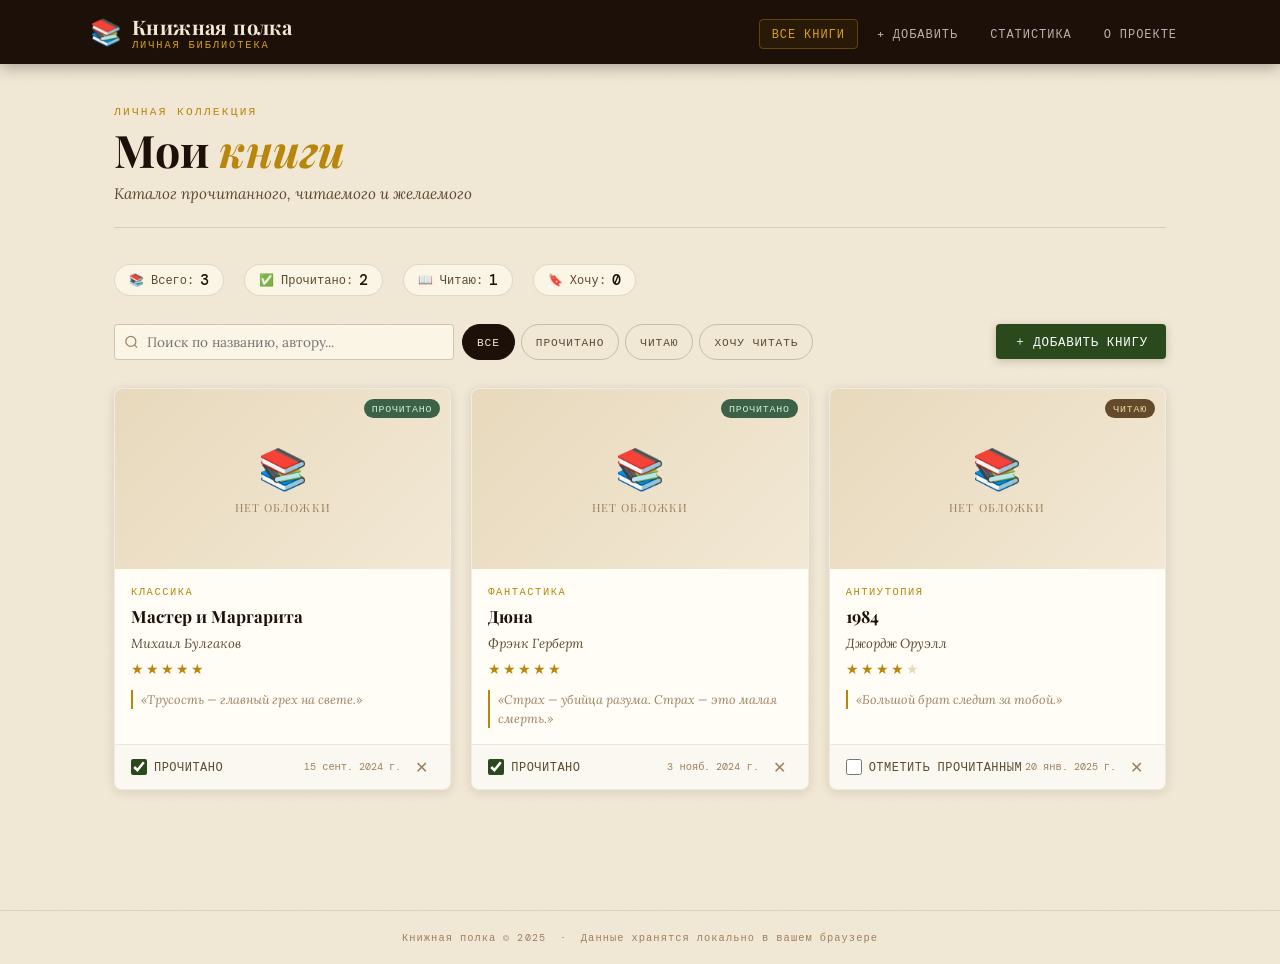
==== index.html @ efe30ae2 "Add files via upload" ====
<!DOCTYPE html>
<html lang="ru">
<head>
  <meta charset="UTF-8">
  <meta name="viewport" content="width=device-width, initial-scale=1.0">
  <title>Книжная полка — Мои книги</title>
  <link rel="stylesheet" href="css/styles.css">
</head>
<body>

  <!-- ==================== ШАПКА ==================== -->
  <header class="site-header">
    <div class="header-inner">
      <a href="index.html" class="site-logo">
        <span class="logo-icon">📚</span>
        <div>
          <span class="logo-text">Книжная полка</span>
          <span class="logo-sub">Личная библиотека</span>
        </div>
      </a>
      <nav>
        <ul class="nav-links">
          <li><a href="index.html" class="active">Все книги</a></li>
          <li><a href="form.html">+ Добавить</a></li>
          <li><a href="stats.html">Статистика</a></li>
          <li><a href="about.html">О проекте</a></li>
        </ul>
      </nav>
    </div>
  </header>

  <!-- ==================== ОСНОВНОЕ ==================== -->
  <main class="page-wrapper">

    <!-- Заголовок страницы -->
    <div class="page-hero">
      <p class="eyebrow">Личная коллекция</p>
      <h1>Мои <em>книги</em></h1>
      <p class="subtitle">Каталог прочитанного, читаемого и желаемого</p>
    </div>

    <!-- Статистика-пиллы -->
    <div class="stats-bar">
      <div class="stat-pill">📚 Всего: <strong id="countTotal">0</strong></div>
      <div class="stat-pill">✅ Прочитано: <strong id="countRead">0</strong></div>
      <div class="stat-pill">📖 Читаю: <strong id="countReading">0</strong></div>
      <div class="stat-pill">🔖 Хочу: <strong id="countWant">0</strong></div>
    </div>

    <!-- Тулбар: поиск + фильтры + кнопка добавить -->
    <div class="toolbar">
      <div class="toolbar-left">
        <!-- Поиск -->
        <div class="search-wrap">
          <svg viewBox="0 0 24 24" fill="none" stroke="currentColor" stroke-width="2">
            <circle cx="11" cy="11" r="8"/><path d="m21 21-4.35-4.35"/>
          </svg>
          <input type="text" id="searchInput" placeholder="Поиск по названию, автору...">
        </div>

        <!-- Фильтры -->
        <div class="filter-tabs">
          <button class="filter-btn active" data-filter="all">Все</button>
          <button class="filter-btn" data-filter="read">Прочитано</button>
          <button class="filter-btn" data-filter="reading">Читаю</button>
          <button class="filter-btn" data-filter="want">Хочу читать</button>
        </div>
      </div>

      <div class="toolbar-right">
        <a href="form.html" class="btn btn-primary">
          <span>＋</span> Добавить книгу
        </a>
      </div>
    </div>

    <!-- Сетка книг -->
    <div class="books-grid" id="booksGrid">
      <!-- Карточки отрисовываются через JS -->
    </div>

  </main>

  <footer class="site-footer">
    Книжная полка &copy; 2025 &nbsp;·&nbsp; Данные хранятся локально в вашем браузере
  </footer>

  <!-- Скрипты (порядок важен) -->
  <script src="js/storage.js"></script>
  <script src="js/utils.js"></script>
  <script src="js/main.js"></script>
</body>
</html>
---- css/styles.css ----
/* ============================================
   Книжная полка — Global Styles
   Aesthetic: Vintage Library / Editorial
   ============================================ */

@import url('https://fonts.googleapis.com/css2?family=Playfair+Display:ital,wght@0,400;0,600;0,700;1,400;1,600&family=Lora:ital,wght@0,400;0,500;1,400&family=DM+Mono:wght@400;500&display=swap');

/* ---- CSS Variables ---- */
:root {
  --bg:        #F2E8D5;
  --bg-dark:   #E8D9BC;
  --parchment: #FBF5E6;
  --card-bg:   #FFFDF5;
  --header-bg: #1C1008;
  --header-fg: #F2E8D5;
  --ink:       #1C1008;
  --ink-muted: #5C4A32;
  --ink-light: #9C8060;
  --gold:      #B8860B;
  --gold-lt:   #D4A017;
  --green:     #2A4A1E;
  --green-lt:  #3D6B2C;
  --red:       #8B1A1A;
  --tag-want:  #4A3070;
  --tag-read:  #1E4A30;
  --tag-reading: #4A3010;
  --shadow:    0 2px 12px rgba(28,16,8,0.12);
  --shadow-lg: 0 6px 28px rgba(28,16,8,0.18);
  --radius:    4px;
  --radius-lg: 8px;
  --transition: 0.22s ease;
}

/* ---- Reset & Base ---- */
*, *::before, *::after { box-sizing: border-box; margin: 0; padding: 0; }

html { scroll-behavior: smooth; }

body {
  font-family: 'Lora', Georgia, serif;
  background-color: var(--bg);
  color: var(--ink);
  min-height: 100vh;
  background-image:
    url("data:image/svg+xml,%3Csvg width='60' height='60' xmlns='http://www.w3.org/2000/svg'%3E%3Cfilter id='n'%3E%3CfeTurbulence type='fractalNoise' baseFrequency='0.9' numOctaves='4' stitchTiles='stitch'/%3E%3C/filter%3E%3Crect width='60' height='60' filter='url(%23n)' opacity='0.03'/%3E%3C/svg%3E");
}

a { color: var(--gold); text-decoration: none; transition: color var(--transition); }
a:hover { color: var(--gold-lt); }
img { max-width: 100%; display: block; }
button { cursor: pointer; font-family: inherit; }
input, select, textarea { font-family: 'Lora', serif; }

/* ---- Header / Nav ---- */
.site-header {
  background: var(--header-bg);
  color: var(--header-fg);
  padding: 0 24px;
  position: sticky;
  top: 0;
  z-index: 100;
  box-shadow: 0 2px 16px rgba(0,0,0,0.35);
}

.header-inner {
  max-width: 1100px;
  margin: 0 auto;
  display: flex;
  align-items: center;
  justify-content: space-between;
  height: 64px;
  gap: 16px;
}

.site-logo {
  display: flex;
  align-items: center;
  gap: 10px;
  text-decoration: none;
  color: var(--header-fg);
}

.logo-icon { font-size: 1.6rem; line-height: 1; }

.logo-text {
  font-family: 'Playfair Display', serif;
  font-size: 1.25rem;
  font-weight: 700;
  letter-spacing: 0.02em;
  white-space: nowrap;
}

.logo-sub {
  font-size: 0.65rem;
  color: var(--gold-lt);
  letter-spacing: 0.18em;
  text-transform: uppercase;
  font-family: 'DM Mono', monospace;
  display: block;
  margin-top: -2px;
}

.nav-links {
  display: flex;
  align-items: center;
  gap: 6px;
  list-style: none;
}

.nav-links a {
  color: rgba(242,232,213,0.75);
  text-decoration: none;
  font-family: 'DM Mono', monospace;
  font-size: 0.75rem;
  letter-spacing: 0.08em;
  text-transform: uppercase;
  padding: 6px 12px;
  border-radius: var(--radius);
  transition: all var(--transition);
  border: 1px solid transparent;
}

.nav-links a:hover,
.nav-links a.active {
  color: var(--gold-lt);
  border-color: rgba(184,134,11,0.4);
  background: rgba(184,134,11,0.08);
}

/* ---- Page Layout ---- */
.page-wrapper {
  max-width: 1100px;
  margin: 0 auto;
  padding: 40px 24px 80px;
}

/* ---- Page Header ---- */
.page-hero {
  margin-bottom: 36px;
  border-bottom: 1px solid rgba(28,16,8,0.12);
  padding-bottom: 24px;
}

.page-hero .eyebrow {
  font-family: 'DM Mono', monospace;
  font-size: 0.7rem;
  letter-spacing: 0.2em;
  text-transform: uppercase;
  color: var(--gold);
  margin-bottom: 6px;
}

.page-hero h1 {
  font-family: 'Playfair Display', serif;
  font-size: clamp(1.8rem, 4vw, 2.8rem);
  font-weight: 700;
  line-height: 1.15;
  color: var(--ink);
}

.page-hero h1 em {
  font-style: italic;
  color: var(--gold);
}

.page-hero .subtitle {
  margin-top: 8px;
  font-size: 0.95rem;
  color: var(--ink-muted);
  font-style: italic;
}

/* ---- Toolbar ---- */
.toolbar {
  display: flex;
  align-items: center;
  gap: 12px;
  flex-wrap: wrap;
  margin-bottom: 28px;
}

.toolbar-left { display: flex; gap: 8px; flex-wrap: wrap; flex: 1; }
.toolbar-right { display: flex; gap: 8px; align-items: center; }

/* ---- Search ---- */
.search-wrap {
  position: relative;
  flex: 1;
  min-width: 180px;
  max-width: 340px;
}

.search-wrap svg {
  position: absolute;
  left: 10px;
  top: 50%;
  transform: translateY(-50%);
  color: var(--ink-light);
  width: 15px;
  height: 15px;
}

#searchInput {
  width: 100%;
  padding: 8px 10px 8px 32px;
  border: 1.5px solid rgba(28,16,8,0.2);
  border-radius: var(--radius);
  background: var(--parchment);
  font-size: 0.85rem;
  color: var(--ink);
  transition: border-color var(--transition);
}

#searchInput:focus {
  outline: none;
  border-color: var(--gold);
}

/* ---- Filter Tabs ---- */
.filter-tabs {
  display: flex;
  gap: 6px;
  flex-wrap: wrap;
}

.filter-btn {
  font-family: 'DM Mono', monospace;
  font-size: 0.7rem;
  letter-spacing: 0.08em;
  text-transform: uppercase;
  padding: 6px 14px;
  border: 1.5px solid rgba(28,16,8,0.2);
  border-radius: 20px;
  background: transparent;
  color: var(--ink-muted);
  transition: all var(--transition);
}

.filter-btn:hover { border-color: var(--gold); color: var(--gold); }

.filter-btn.active {
  background: var(--ink);
  color: var(--header-fg);
  border-color: var(--ink);
}

/* ---- Stats Bar ---- */
.stats-bar {
  display: flex;
  gap: 20px;
  margin-bottom: 28px;
  flex-wrap: wrap;
}

.stat-pill {
  display: flex;
  align-items: center;
  gap: 6px;
  background: var(--parchment);
  border: 1px solid rgba(28,16,8,0.12);
  border-radius: 20px;
  padding: 5px 14px;
  font-family: 'DM Mono', monospace;
  font-size: 0.75rem;
  color: var(--ink-muted);
}

.stat-pill strong {
  font-size: 0.95rem;
  color: var(--ink);
  font-weight: 500;
}

/* ---- Buttons ---- */
.btn {
  display: inline-flex;
  align-items: center;
  gap: 6px;
  padding: 9px 18px;
  border-radius: var(--radius);
  font-family: 'DM Mono', monospace;
  font-size: 0.78rem;
  letter-spacing: 0.06em;
  font-weight: 500;
  border: none;
  transition: all var(--transition);
  text-transform: uppercase;
  text-decoration: none;
}

.btn-primary {
  background: var(--green);
  color: #fff;
  box-shadow: 0 2px 8px rgba(42,74,30,0.25);
}

.btn-primary:hover {
  background: var(--green-lt);
  transform: translateY(-1px);
  box-shadow: 0 4px 14px rgba(42,74,30,0.3);
  color: #fff;
}

.btn-secondary {
  background: transparent;
  color: var(--ink-muted);
  border: 1.5px solid rgba(28,16,8,0.2);
}

.btn-secondary:hover {
  border-color: var(--ink-muted);
  color: var(--ink);
}

.btn-ghost {
  background: transparent;
  color: var(--ink-light);
  padding: 6px 10px;
}

.btn-ghost:hover { color: var(--red); }

.btn-danger {
  background: transparent;
  color: var(--red);
  border: 1.5px solid rgba(139,26,26,0.3);
}

.btn-danger:hover {
  background: var(--red);
  color: #fff;
}

/* ---- Book Grid ---- */
.books-grid {
  display: grid;
  grid-template-columns: repeat(auto-fill, minmax(280px, 1fr));
  gap: 20px;
}

/* ---- Book Card ---- */
.book-card {
  background: var(--card-bg);
  border-radius: var(--radius-lg);
  box-shadow: var(--shadow);
  overflow: hidden;
  display: flex;
  flex-direction: column;
  transition: transform var(--transition), box-shadow var(--transition);
  border: 1px solid rgba(28,16,8,0.07);
  animation: cardIn 0.3s ease both;
}

@keyframes cardIn {
  from { opacity: 0; transform: translateY(10px); }
  to   { opacity: 1; transform: translateY(0); }
}

.book-card:hover {
  transform: translateY(-3px);
  box-shadow: var(--shadow-lg);
}

/* Cover */
.book-cover {
  width: 100%;
  height: 180px;
  object-fit: cover;
  background: var(--bg-dark);
  position: relative;
  overflow: hidden;
}

.book-cover img {
  width: 100%;
  height: 100%;
  object-fit: cover;
  transition: transform 0.4s ease;
}

.book-card:hover .book-cover img { transform: scale(1.04); }

.cover-placeholder {
  width: 100%;
  height: 100%;
  display: flex;
  flex-direction: column;
  align-items: center;
  justify-content: center;
  background: linear-gradient(135deg, var(--bg-dark) 0%, var(--bg) 100%);
  color: var(--ink-light);
  font-size: 2.5rem;
  gap: 6px;
}

.cover-placeholder span {
  font-family: 'Playfair Display', serif;
  font-size: 0.7rem;
  letter-spacing: 0.1em;
  text-transform: uppercase;
}

/* Status badge */
.status-badge {
  position: absolute;
  top: 10px;
  right: 10px;
  padding: 3px 8px;
  border-radius: 10px;
  font-family: 'DM Mono', monospace;
  font-size: 0.62rem;
  letter-spacing: 0.08em;
  text-transform: uppercase;
  font-weight: 500;
  backdrop-filter: blur(4px);
}

.status-badge.read    { background: rgba(30,74,48,0.85); color: #c8f0d8; }
.status-badge.reading { background: rgba(74,48,16,0.85); color: #f0d8a0; }
.status-badge.want    { background: rgba(74,48,112,0.85); color: #d4c8f0; }

/* Body */
.card-body {
  padding: 16px;
  display: flex;
  flex-direction: column;
  gap: 8px;
  flex: 1;
}

.card-genre {
  font-family: 'DM Mono', monospace;
  font-size: 0.65rem;
  letter-spacing: 0.15em;
  text-transform: uppercase;
  color: var(--gold);
}

.card-title {
  font-family: 'Playfair Display', serif;
  font-size: 1.05rem;
  font-weight: 700;
  line-height: 1.3;
  color: var(--ink);
}

.card-author {
  font-size: 0.82rem;
  color: var(--ink-muted);
  font-style: italic;
}

.card-rating {
  display: flex;
  gap: 2px;
  font-size: 0.85rem;
}

.star { color: var(--bg-dark); }
.star.filled { color: var(--gold); }

.card-quote {
  font-size: 0.78rem;
  color: var(--ink-light);
  font-style: italic;
  line-height: 1.5;
  border-left: 2px solid var(--gold);
  padding-left: 8px;
  margin-top: 4px;
}

/* Footer */
.card-footer {
  padding: 10px 16px;
  display: flex;
  align-items: center;
  justify-content: space-between;
  border-top: 1px solid rgba(28,16,8,0.07);
  background: rgba(28,16,8,0.02);
}

.card-checkbox-wrap {
  display: flex;
  align-items: center;
  gap: 7px;
  cursor: pointer;
  font-size: 0.75rem;
  color: var(--ink-muted);
  font-family: 'DM Mono', monospace;
  letter-spacing: 0.04em;
}

.card-checkbox-wrap input[type="checkbox"] {
  width: 16px;
  height: 16px;
  accent-color: var(--green);
  cursor: pointer;
}

.card-date {
  font-family: 'DM Mono', monospace;
  font-size: 0.65rem;
  color: var(--ink-light);
}

/* Delete button */
.btn-delete {
  background: none;
  border: none;
  color: var(--ink-light);
  font-size: 1rem;
  padding: 4px 6px;
  border-radius: var(--radius);
  line-height: 1;
  transition: all var(--transition);
}

.btn-delete:hover { color: var(--red); background: rgba(139,26,26,0.08); }

/* ---- Empty State ---- */
.empty-state {
  grid-column: 1 / -1;
  text-align: center;
  padding: 60px 20px;
  color: var(--ink-light);
}

.empty-state .empty-icon { font-size: 4rem; margin-bottom: 16px; }

.empty-state h3 {
  font-family: 'Playfair Display', serif;
  font-size: 1.3rem;
  color: var(--ink-muted);
  margin-bottom: 8px;
}

.empty-state p { font-size: 0.9rem; font-style: italic; }

/* ---- Form Page ---- */
.form-container {
  max-width: 640px;
  margin: 0 auto;
  background: var(--card-bg);
  border-radius: var(--radius-lg);
  box-shadow: var(--shadow);
  border: 1px solid rgba(28,16,8,0.08);
  overflow: hidden;
}

.form-header {
  background: var(--header-bg);
  padding: 24px 32px;
  color: var(--header-fg);
}

.form-header h2 {
  font-family: 'Playfair Display', serif;
  font-size: 1.5rem;
  font-weight: 700;
}

.form-header p {
  font-size: 0.82rem;
  color: rgba(242,232,213,0.6);
  margin-top: 4px;
  font-style: italic;
}

.form-body { padding: 32px; display: flex; flex-direction: column; gap: 22px; }

.field-group {
  display: flex;
  flex-direction: column;
  gap: 6px;
}

.field-row {
  display: grid;
  grid-template-columns: 1fr 1fr;
  gap: 16px;
}

label {
  font-family: 'DM Mono', monospace;
  font-size: 0.7rem;
  letter-spacing: 0.12em;
  text-transform: uppercase;
  color: var(--ink-muted);
}

label .required { color: var(--gold); margin-left: 2px; }

input[type="text"],
input[type="url"],
input[type="number"],
select,
textarea {
  padding: 10px 13px;
  border: 1.5px solid rgba(28,16,8,0.2);
  border-radius: var(--radius);
  background: var(--parchment);
  font-size: 0.88rem;
  color: var(--ink);
  transition: border-color var(--transition), box-shadow var(--transition);
  width: 100%;
}

input:focus, select:focus, textarea:focus {
  outline: none;
  border-color: var(--gold);
  box-shadow: 0 0 0 3px rgba(184,134,11,0.12);
}

input.error, select.error, textarea.error {
  border-color: var(--red);
  box-shadow: 0 0 0 3px rgba(139,26,26,0.1);
}

textarea { min-height: 90px; resize: vertical; line-height: 1.6; }

/* Star rating input */
.star-input { display: flex; gap: 6px; }

.star-input label {
  font-size: 1.4rem;
  cursor: pointer;
  color: var(--bg-dark);
  transition: color var(--transition);
  text-transform: none;
  letter-spacing: 0;
  user-select: none;
}

.star-input input[type="radio"] { display: none; }

/* Cover preview */
.cover-preview {
  display: none;
  margin-top: 8px;
  width: 80px;
  height: 110px;
  object-fit: cover;
  border-radius: var(--radius);
  border: 2px solid var(--gold);
  box-shadow: var(--shadow);
}

.cover-preview.visible { display: block; }

/* Form actions */
.form-actions {
  display: flex;
  gap: 12px;
  justify-content: flex-end;
  padding: 20px 32px 28px;
  border-top: 1px solid rgba(28,16,8,0.08);
}

/* ---- About Page ---- */
.about-grid {
  display: grid;
  grid-template-columns: 1fr 1fr;
  gap: 24px;
  margin-bottom: 32px;
}

.about-card {
  background: var(--card-bg);
  border: 1px solid rgba(28,16,8,0.08);
  border-radius: var(--radius-lg);
  padding: 28px;
  box-shadow: var(--shadow);
}

.about-card h3 {
  font-family: 'Playfair Display', serif;
  font-size: 1.15rem;
  margin-bottom: 14px;
  color: var(--ink);
  display: flex;
  align-items: center;
  gap: 8px;
}

.about-card p, .about-card li {
  font-size: 0.88rem;
  color: var(--ink-muted);
  line-height: 1.7;
}

.about-card ul { padding-left: 18px; }
.about-card li { margin-bottom: 6px; }

.about-card .info-row {
  display: flex;
  gap: 10px;
  margin-bottom: 8px;
  font-size: 0.87rem;
}

.info-label {
  font-family: 'DM Mono', monospace;
  font-size: 0.68rem;
  letter-spacing: 0.1em;
  text-transform: uppercase;
  color: var(--gold);
  min-width: 80px;
  padding-top: 1px;
}

.about-full { grid-column: 1 / -1; }

/* ---- Stats Page ---- */
.stats-grid {
  display: grid;
  grid-template-columns: repeat(auto-fill, minmax(220px, 1fr));
  gap: 16px;
  margin-bottom: 32px;
}

.stat-card {
  background: var(--card-bg);
  border: 1px solid rgba(28,16,8,0.08);
  border-radius: var(--radius-lg);
  padding: 24px;
  box-shadow: var(--shadow);
  text-align: center;
}

.stat-card .big-number {
  font-family: 'Playfair Display', serif;
  font-size: 3rem;
  font-weight: 700;
  color: var(--ink);
  line-height: 1;
  margin-bottom: 6px;
}

.stat-card .stat-label {
  font-family: 'DM Mono', monospace;
  font-size: 0.7rem;
  letter-spacing: 0.12em;
  text-transform: uppercase;
  color: var(--gold);
}

.stat-card .stat-sub {
  font-size: 0.8rem;
  color: var(--ink-muted);
  margin-top: 4px;
  font-style: italic;
}

.bar-chart { display: flex; flex-direction: column; gap: 12px; }

.bar-row {
  display: grid;
  grid-template-columns: 120px 1fr 36px;
  align-items: center;
  gap: 10px;
  font-size: 0.82rem;
}

.bar-label { color: var(--ink-muted); font-style: italic; white-space: nowrap; overflow: hidden; text-overflow: ellipsis; }

.bar-track {
  height: 10px;
  background: var(--bg-dark);
  border-radius: 5px;
  overflow: hidden;
}

.bar-fill {
  height: 100%;
  background: linear-gradient(90deg, var(--green), var(--gold));
  border-radius: 5px;
  transition: width 0.6s ease;
}

.bar-count {
  font-family: 'DM Mono', monospace;
  font-size: 0.72rem;
  color: var(--ink-muted);
  text-align: right;
}

.section-title {
  font-family: 'Playfair Display', serif;
  font-size: 1.25rem;
  color: var(--ink);
  margin-bottom: 16px;
  padding-bottom: 8px;
  border-bottom: 1px solid rgba(28,16,8,0.1);
}

/* ---- Footer ---- */
.site-footer {
  text-align: center;
  padding: 20px;
  font-family: 'DM Mono', monospace;
  font-size: 0.65rem;
  letter-spacing: 0.1em;
  color: var(--ink-light);
  border-top: 1px solid rgba(28,16,8,0.1);
  margin-top: 40px;
}

/* ---- Responsive ---- */
@media (max-width: 680px) {
  .header-inner { height: auto; padding: 12px 0; flex-direction: column; align-items: flex-start; gap: 8px; }
  .nav-links { flex-wrap: wrap; gap: 4px; }
  .nav-links a { padding: 5px 9px; font-size: 0.68rem; }
  .books-grid { grid-template-columns: 1fr 1fr; }
  .about-grid { grid-template-columns: 1fr; }
  .field-row { grid-template-columns: 1fr; }
  .form-body { padding: 20px; }
  .form-actions { padding: 16px 20px 20px; }
  .stats-grid { grid-template-columns: 1fr 1fr; }
}

@media (max-width: 420px) {
  .books-grid { grid-template-columns: 1fr; }
  .stats-grid { grid-template-columns: 1fr; }
  .toolbar { flex-direction: column; align-items: stretch; }
  .search-wrap { max-width: 100%; }
}
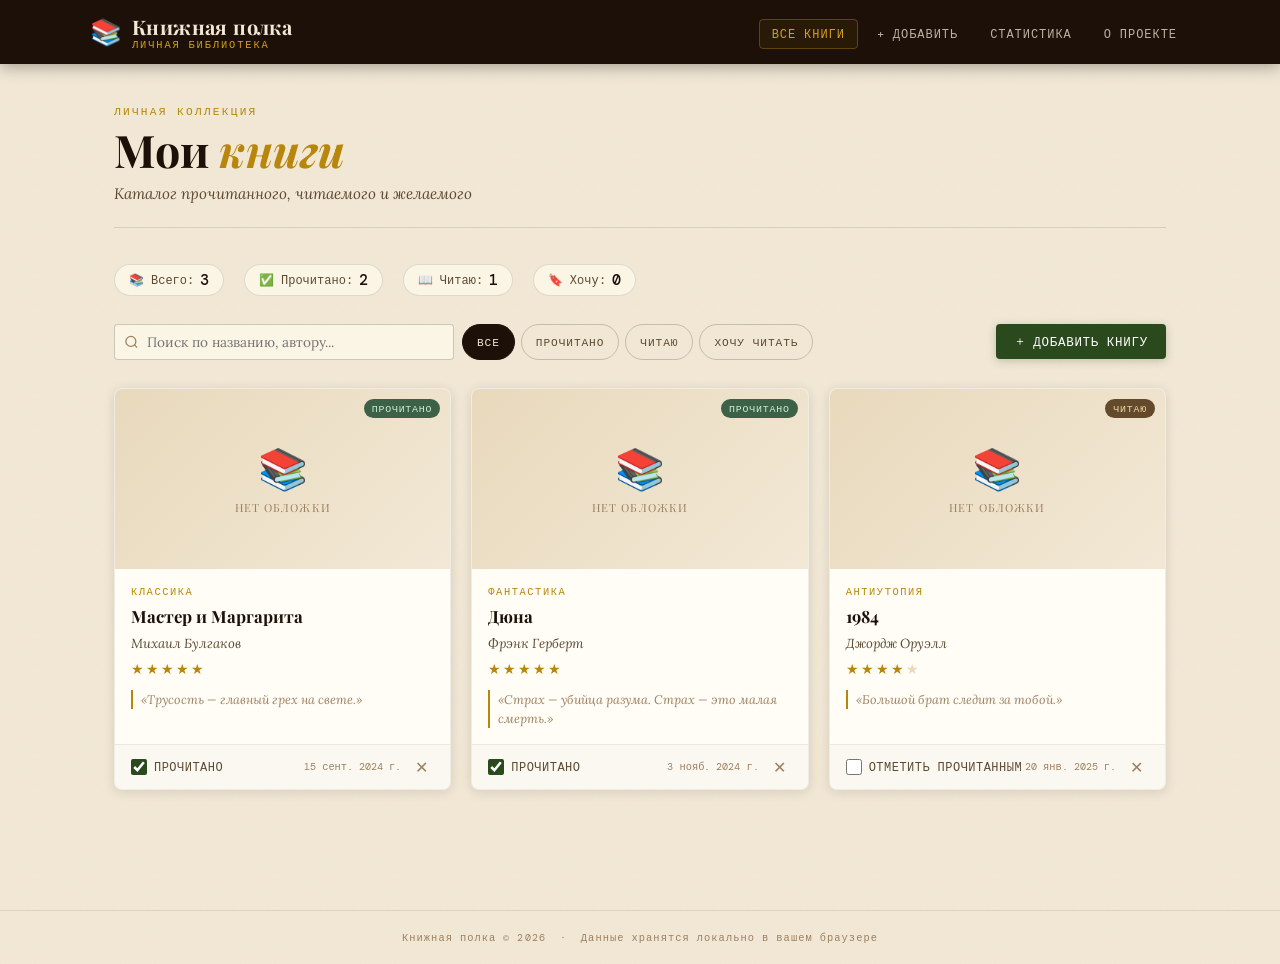
==== commit 39670fd2: "Update index.html" ====
--- a/index.html
+++ b/index.html
@@ -82,7 +82,7 @@
   </main>
 
   <footer class="site-footer">
-    Книжная полка &copy; 2025 &nbsp;·&nbsp; Данные хранятся локально в вашем браузере
+    Книжная полка &copy; 2026 &nbsp;·&nbsp; Данные хранятся локально в вашем браузере
   </footer>
 
   <!-- Скрипты (порядок важен) -->
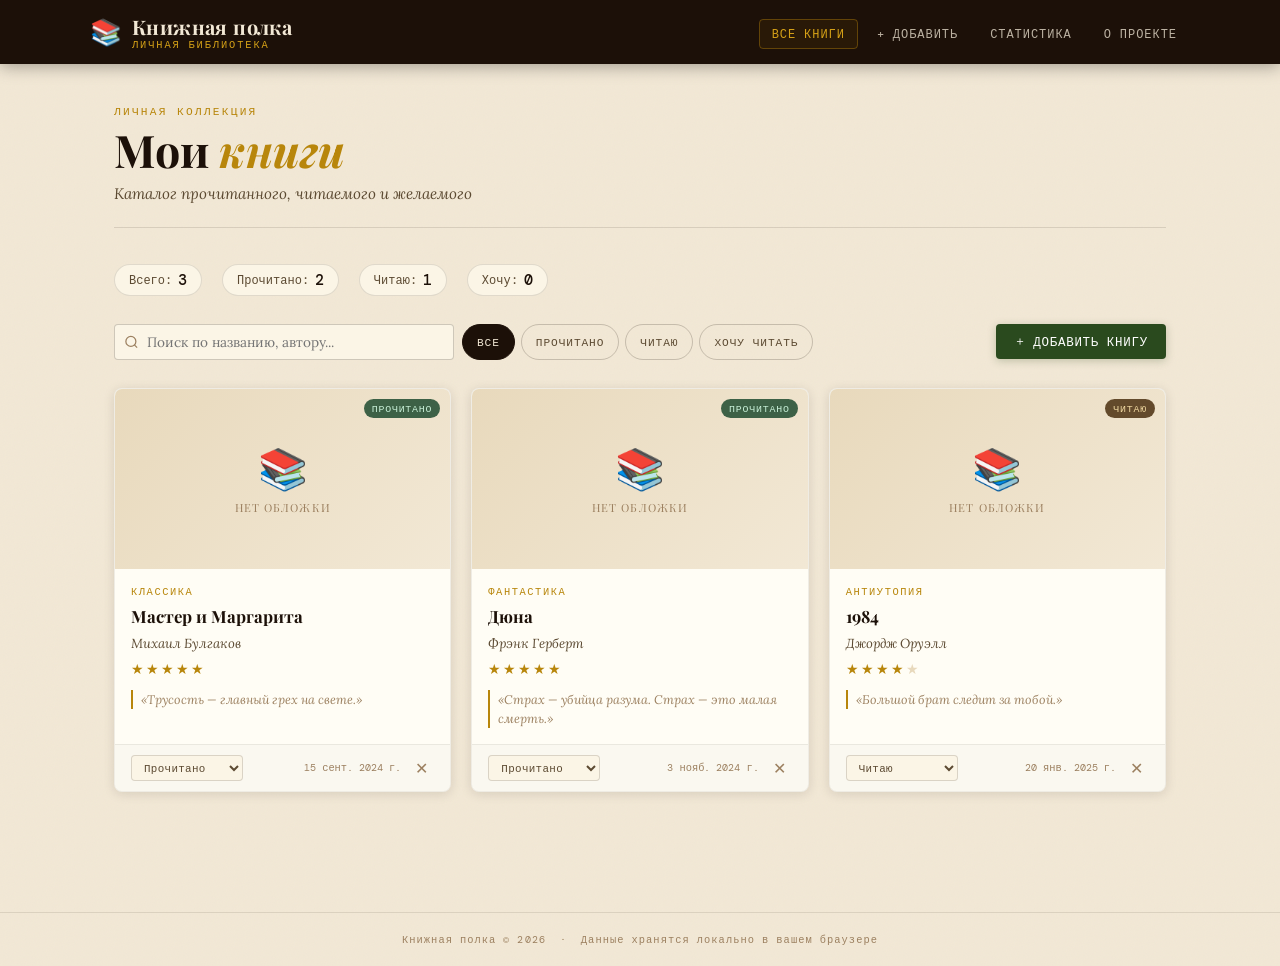
==== commit 93972aec: "Add files via upload" ====
--- a/index.html
+++ b/index.html
@@ -5,6 +5,7 @@
   <meta name="viewport" content="width=device-width, initial-scale=1.0">
   <title>Книжная полка — Мои книги</title>
   <link rel="stylesheet" href="css/styles.css">
+  <link rel="icon" type="image/png" href="https://cdn-icons-png.flaticon.com/512/2232/2232688.png">
 </head>
 <body>
 
@@ -41,10 +42,10 @@
 
     <!-- Статистика-пиллы -->
     <div class="stats-bar">
-      <div class="stat-pill">📚 Всего: <strong id="countTotal">0</strong></div>
-      <div class="stat-pill">✅ Прочитано: <strong id="countRead">0</strong></div>
-      <div class="stat-pill">📖 Читаю: <strong id="countReading">0</strong></div>
-      <div class="stat-pill">🔖 Хочу: <strong id="countWant">0</strong></div>
+      <div class="stat-pill"> Всего: <strong id="countTotal">0</strong></div>
+      <div class="stat-pill"> Прочитано: <strong id="countRead">0</strong></div>
+      <div class="stat-pill"> Читаю: <strong id="countReading">0</strong></div>
+      <div class="stat-pill"> Хочу: <strong id="countWant">0</strong></div>
     </div>
 
     <!-- Тулбар: поиск + фильтры + кнопка добавить -->
--- a/css/styles.css
+++ b/css/styles.css
@@ -479,22 +479,33 @@
   background: rgba(28,16,8,0.02);
 }
 
-.card-checkbox-wrap {
-  display: flex;
-  align-items: center;
-  gap: 7px;
+/* Status select in card footer */
+.card-status-select {
+  font-family: 'DM Mono', monospace;
+  font-size: 0.68rem;
+  letter-spacing: 0.03em;
+  padding: 4px 6px 4px 8px;
+  border: 1.5px solid rgba(28,16,8,0.15);
+  border-radius: var(--radius);
+  background: var(--parchment);
+  color: var(--ink-muted);
   cursor: pointer;
-  font-size: 0.75rem;
-  color: var(--ink-muted);
-  font-family: 'DM Mono', monospace;
-  letter-spacing: 0.04em;
-}
-
-.card-checkbox-wrap input[type="checkbox"] {
-  width: 16px;
-  height: 16px;
-  accent-color: var(--green);
-  cursor: pointer;
+  transition: border-color var(--transition), color var(--transition);
+  max-width: 148px;
+  /* override global select padding */
+  width: auto;
+  box-shadow: none;
+}
+
+.card-status-select:hover {
+  border-color: var(--gold);
+  color: var(--ink);
+}
+
+.card-status-select:focus {
+  outline: none;
+  border-color: var(--gold);
+  box-shadow: 0 0 0 2px rgba(184,134,11,0.12);
 }
 
 .card-date {
@@ -823,4 +834,4 @@
   .stats-grid { grid-template-columns: 1fr; }
   .toolbar { flex-direction: column; align-items: stretch; }
   .search-wrap { max-width: 100%; }
-}
+}
